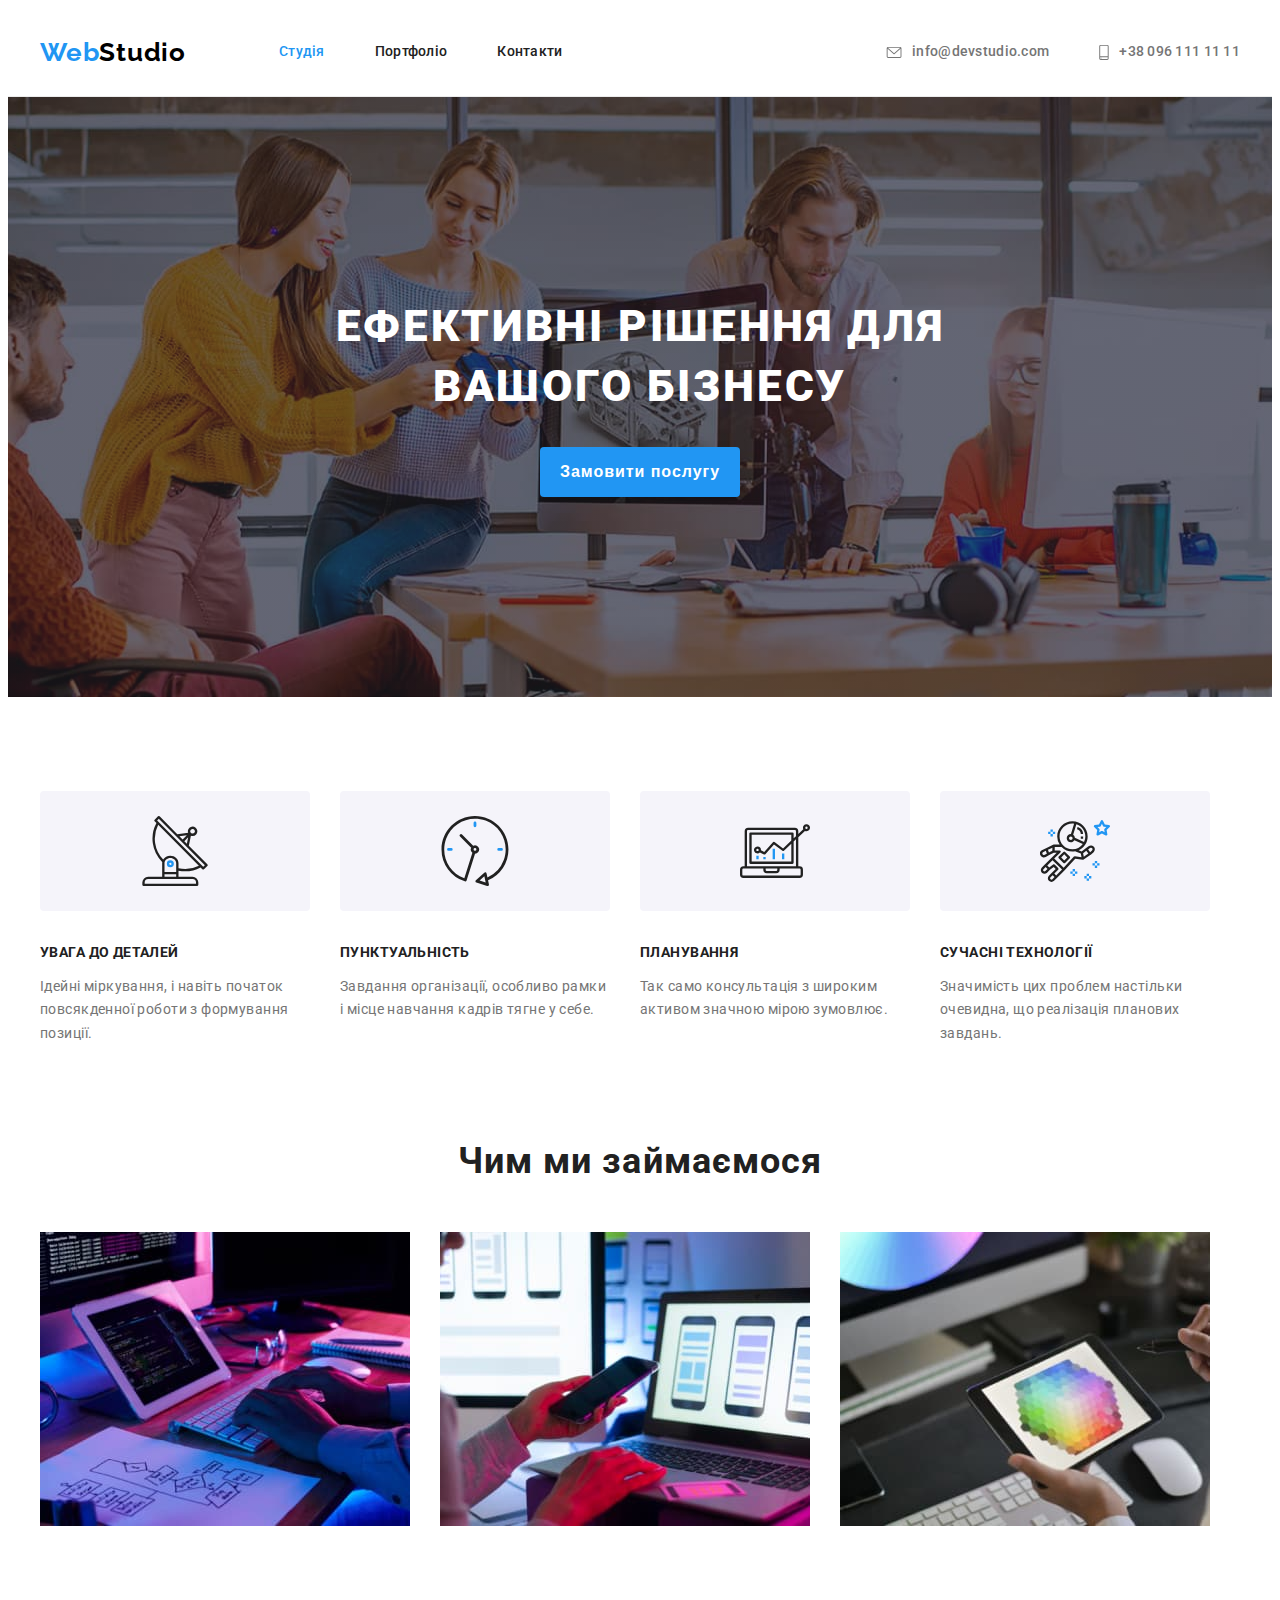
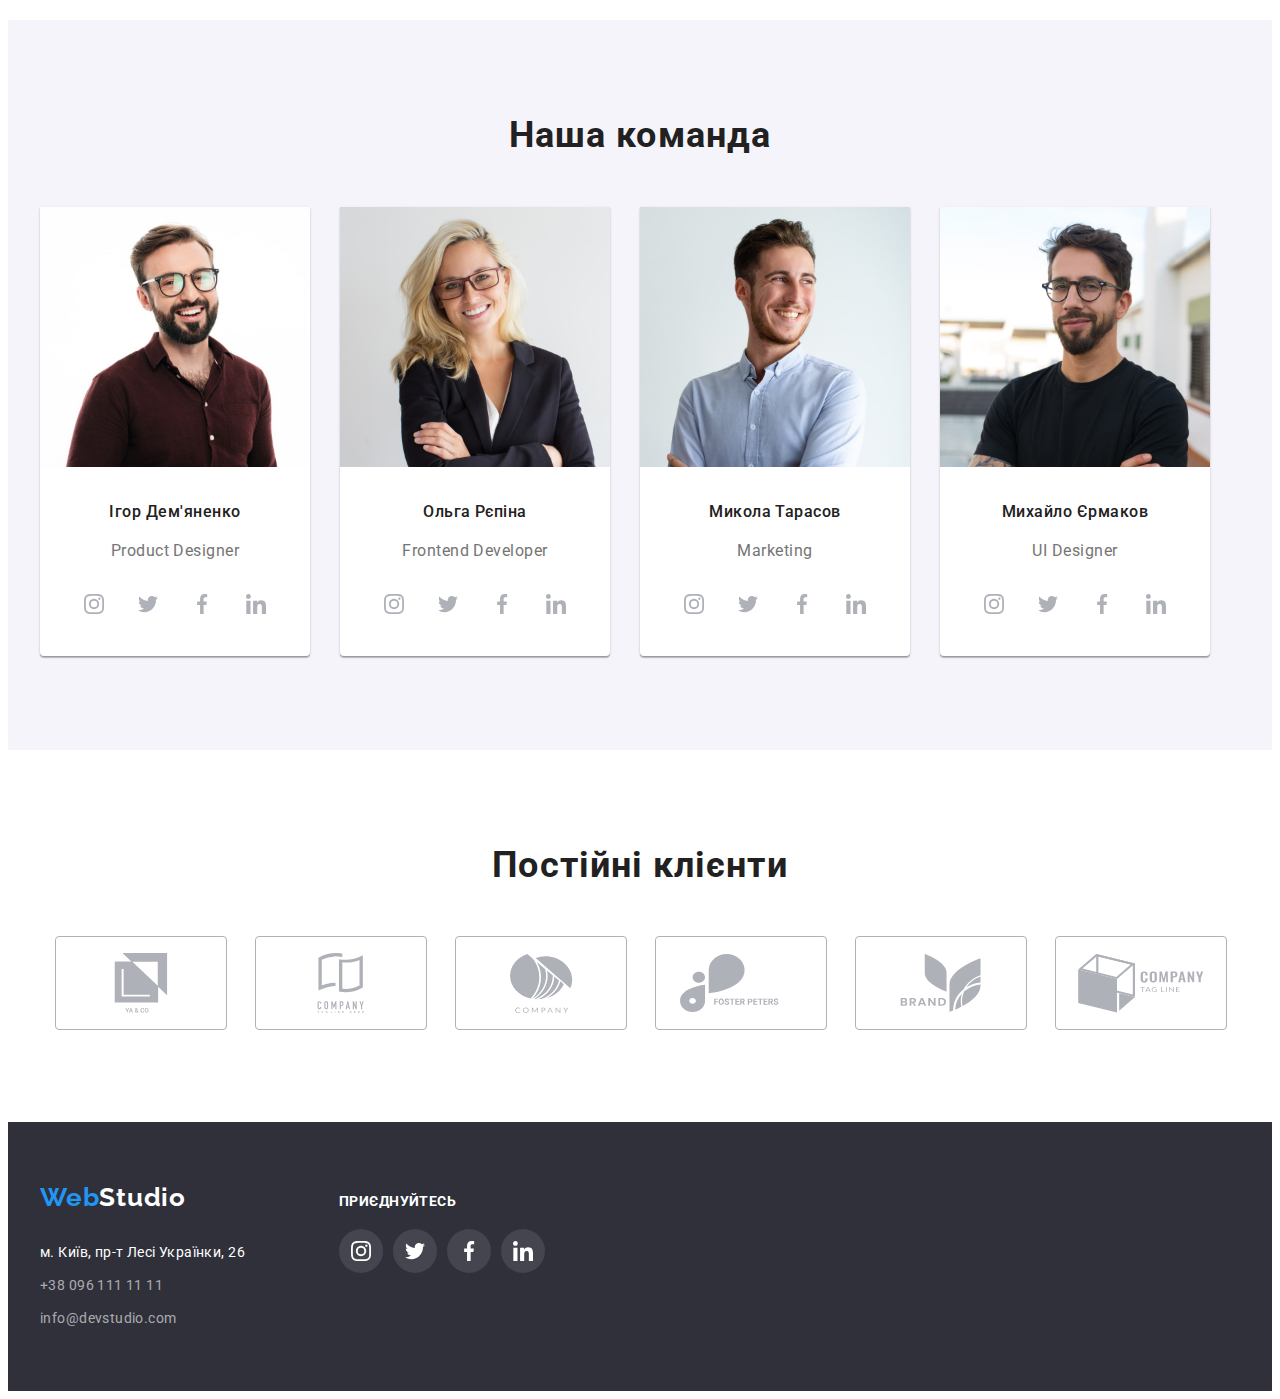
==== index.html @ 507ca044 "save" ====
<!DOCTYPE html>
<html lang="uk">
  <head>
    <meta charset="UTF-8" />
    <meta name="viewport" content="width=device-width, initial-scale=1.0" />
    <title>Студія</title>
    <link rel="preconnect" href="https://fonts.googleapis.com" />
    <link rel="preconnect" href="https://fonts.gstatic.com" crossorigin />
    <link
      href="https://fonts.googleapis.com/css2?family=Raleway:wght@700&family=Roboto:wght@400;500;700;900&display=swap"
      rel="stylesheet"
    />
    <link
      rel="stylesheet"
      href="https://cdnjs.cloudflare.com/ajax/libs/modern-normalize/2.0.0/modern-normalize.min.css"
      integrity="sha512-4xo8blKMVCiXpTaLzQSLSw3KFOVPWhm/TRtuPVc4WG6kUgjH6J03IBuG7JZPkcWMxJ5huwaBpOpnwYElP/m6wg=="
      crossorigin="anonymous"
      referrerpolicy="no-referrer"
    />
    <link rel="stylesheet" href="./css/styles.css" />
  </head>
  <body>
    <!------------------------- HEADER --------------------->

    <header class="header">
      <div class="container header-container">
        <a class="logo header-logo link" href="index.html" lang="eu"
          >Web<span class="logo-color">Studio</span></a
        >
        <nav class="header-nav">
          <ul class="header-menu list">
            <li class="menu-item">
              <a class="menu-link current link" href="./index.html">Студія</a>
            </li>
            <li class="menu-item">
              <a class="menu-link link" href="./portfolio.html">Портфоліо</a>
            </li>
            <li class="menu-item">
              <a class="menu-link link" href="#address">Контакти</a>
            </li>
          </ul>
        </nav>
        <ul class="contacts list contacts-header">
          <li class="contacts-item">
            <a
              class="contacts-link link contacts-heder-icon"
              href="mailto:info@devstudio.com"
            >
              <svg width="16" height="12" class="heder-icon">
                <use href="./images/icons.svg#icon-envelope"></use>
              </svg>
              info@devstudio.com</a
            >
          </li>
          <li class="contacts-item">
            <a
              class="contacts-link link contacts-heder-icon"
              href="tel:+380961111111"
              ><svg width="10" height="16" class="heder-icon">
                <use href="./images/icons.svg#icon-smartphone"></use>
              </svg>
              +38 096 111 11 11</a
            >
          </li>
        </ul>
      </div>
    </header>
    <main class="main">
      <!-------------------- Hero ------------------>

      <section class="hero">
        <div class="container hero-container">
          <h1 class="hero-title">Ефективні рішення для вашого бізнесу</h1>
          <button type="button" class="hero-button">Замовити послугу</button>
        </div>
      </section>

      <!-------------------Наші переваги--------------->

      <section class="advantages section">
        <div class="container">
          <h2 class="hiden-title visually-hidden">Наші переваги</h2>
          <ul class="advantages-list list">
            <li class="advantages-item">
              <div class="advantages-img">
                <svg width="70" height="70">
                  <use href="./images/icons.svg#icon-antenna"></use>
                </svg>
              </div>
              <h3 class="advantages-list-title">УВАГА ДО ДЕТАЛЕЙ</h3>
              <p class="advantages-text">
                Ідейні міркування, і навіть початок повсякденної роботи з
                формування позиції.
              </p>
            </li>
            <li class="advantages-item">
              <div class="advantages-img">
                <svg width="70" height="70">
                  <use href="./images/icons.svg#icon-clock"></use>
                </svg>
              </div>
              <h3 class="advantages-list-title">ПУНКТУАЛЬНІСТЬ</h3>
              <p class="advantages-text">
                Завдання організації, особливо рамки і місце навчання кадрів
                тягне у себе.
              </p>
            </li>
            <li class="advantages-item">
              <div class="advantages-img">
                <svg width="70" height="70">
                  <use href="./images/icons.svg#icon-diagram"></use>
                </svg>
              </div>
              <h3 class="advantages-list-title">ПЛАНУВАННЯ</h3>
              <p class="advantages-text">
                Так само консультація з широким активом значною мірою зумовлює.
              </p>
            </li>
            <li class="advantages-item">
              <div class="advantages-img">
                <svg width="70" height="70">
                  <use href="./images/icons.svg#icon-astronaut"></use>
                </svg>
              </div>
              <h3 class="advantages-list-title">СУЧАСНІ ТЕХНОЛОГІЇ</h3>
              <p class="advantages-text">
                Значимість цих проблем настільки очевидна, що реалізація
                планових завдань.
              </p>
            </li>
          </ul>
        </div>
      </section>

      <!-------------Наші послуги------------->

      <section class="services section">
        <div class="container">
          <h2 class="services-title">Чим ми займаємося</h2>
          <ul class="services-list list">
            <li class="services-item">
              <img
                src="./images/box.jpg"
                alt="розробка сайтів"
                width="370"
                height="294"
              />
            </li>
            <li class="services-item">
              <img
                src="./images/box2.jpg"
                alt="розробка мобільних додатків"
                width="370"
                height="294"
              />
            </li>
            <li class="services-item">
              <img
                src="./images/box3.jpg"
                alt="веб дизайн"
                width="370"
                height="294"
              />
            </li>
          </ul>
        </div>
      </section>

      <!-----------------Наша команда---------------------------->

      <section class="team section">
        <div class="container">
          <h2 class="team-title">Наша команда</h2>
          <ul class="team-list list">
            <li class="team-item">
              <img
                src="./images/team/team1.jpg"
                alt="Фото"
                width="270"
                height="260"
              />
              <div class="team-card-container">
                <h3 class="team-list-title">Ігор Дем'яненко</h3>
                <p class="team-text">Product Designer</p>
                <ul class="team-soc-list list">
                  <li class="team-soc-item">
                    <a
                      href=""
                      class="team-soc-link link"
                      target="_blank"
                      rel="noopener"
                    >
                      <svg class="team-soc-icon">
                        <use href="./images/icons.svg#icon-instagram"></use>
                      </svg>
                    </a>
                  </li>
                  <li class="team-soc-item">
                    <a
                      href=""
                      class="team-soc-link link"
                      target="_blank"
                      rel="noopener"
                    >
                      <svg class="team-soc-icon">
                        <use href="./images/icons.svg#icon-twitter"></use>
                      </svg>
                    </a>
                  </li>
                  <li class="team-soc-item">
                    <a
                      href=""
                      class="team-soc-link link"
                      target="_blank"
                      rel="noopener"
                    >
                      <svg class="team-soc-icon">
                        <use href="./images/icons.svg#icon-facebook"></use>
                      </svg>
                    </a>
                  </li>
                  <li class="team-soc-item">
                    <a
                      href=""
                      class="team-soc-link link"
                      target="_blank"
                      rel="noopener"
                    >
                      <svg class="team-soc-icon">
                        <use href="./images/icons.svg#icon-linkedin"></use>
                      </svg>
                    </a>
                  </li>
                </ul>
              </div>
            </li>
            <li class="team-item">
              <img
                src="./images/team/team2.jpg"
                alt="Фото"
                width="270"
                height="260"
              />
              <div class="team-card-container">
                <h3 class="team-list-title">Ольга Рєпіна</h3>
                <p class="team-text">Frontend Developer</p>
                <ul class="team-soc-list list">
                  <li class="team-soc-item">
                    <a
                      href=""
                      class="team-soc-link link"
                      target="_blank"
                      rel="noopener"
                    >
                      <svg class="team-soc-icon">
                        <use href="./images/icons.svg#icon-instagram"></use>
                      </svg>
                    </a>
                  </li>
                  <li class="team-soc-item">
                    <a
                      href=""
                      class="team-soc-link link"
                      target="_blank"
                      rel="noopener"
                    >
                      <svg class="team-soc-icon">
                        <use href="./images/icons.svg#icon-twitter"></use>
                      </svg>
                    </a>
                  </li>
                  <li class="team-soc-item">
                    <a
                      href=""
                      class="team-soc-link link"
                      target="_blank"
                      rel="noopener"
                    >
                      <svg class="team-soc-icon">
                        <use href="./images/icons.svg#icon-facebook"></use>
                      </svg>
                    </a>
                  </li>
                  <li class="team-soc-item">
                    <a
                      href=""
                      class="team-soc-link link"
                      target="_blank"
                      rel="noopener"
                    >
                      <svg class="team-soc-icon">
                        <use href="./images/icons.svg#icon-linkedin"></use>
                      </svg>
                    </a>
                  </li>
                </ul>
              </div>
            </li>
            <li class="team-item">
              <img
                src="./images/team/team3.jpg"
                alt="Фото"
                width="270"
                height="260"
              />
              <div class="team-card-container">
                <h3 class="team-list-title">Микола Тарасов</h3>
                <p class="team-text">Marketing</p>
                <ul class="team-soc-list list">
                  <li class="team-soc-item">
                    <a
                      href=""
                      class="team-soc-link link"
                      target="_blank"
                      rel="noopener"
                      ><svg class="team-soc-icon">
                        <use href="./images/icons.svg#icon-instagram"></use>
                      </svg>
                    </a>
                  </li>
                  <li class="team-soc-item">
                    <a
                      href=""
                      class="team-soc-link link"
                      target="_blank"
                      rel="noopener"
                    >
                      <svg class="team-soc-icon">
                        <use href="./images/icons.svg#icon-twitter"></use>
                      </svg>
                    </a>
                  </li>
                  <li class="team-soc-item">
                    <a
                      href=""
                      class="team-soc-link link"
                      target="_blank"
                      rel="noopener"
                    >
                      <svg class="team-soc-icon">
                        <use href="./images/icons.svg#icon-facebook"></use>
                      </svg>
                    </a>
                  </li>
                  <li class="team-soc-item">
                    <a
                      href=""
                      class="team-soc-link link"
                      target="_blank"
                      rel="noopener"
                    >
                      <svg class="team-soc-icon">
                        <use href="./images/icons.svg#icon-linkedin"></use>
                      </svg>
                    </a>
                  </li>
                </ul>
              </div>
            </li>
            <li class="team-item">
              <img
                src="./images/team/team4.jpg"
                alt="Фото"
                width="270"
                height="260"
              />
              <div class="team-card-container">
                <h3 class="team-list-title">Михайло Єрмаков</h3>
                <p class="team-text">UI Designer</p>
                <ul class="team-soc-list list">
                  <li class="team-soc-item">
                    <a
                      href=""
                      class="team-soc-link link"
                      target="_blank"
                      rel="noopener"
                    >
                      <svg class="team-soc-icon">
                        <use href="./images/icons.svg#icon-instagram"></use>
                      </svg>
                    </a>
                  </li>
                  <li class="team-soc-item">
                    <a
                      href=""
                      class="team-soc-link link"
                      target="_blank"
                      rel="noopener"
                    >
                      <svg class="team-soc-icon">
                        <use href="./images/icons.svg#icon-twitter"></use>
                      </svg>
                    </a>
                  </li>
                  <li class="team-soc-item">
                    <a
                      href=""
                      class="team-soc-link link"
                      target="_blank"
                      rel="noopener"
                    >
                      <svg class="team-soc-icon">
                        <use href="./images/icons.svg#icon-facebook"></use>
                      </svg>
                    </a>
                  </li>
                  <li class="team-soc-item">
                    <a
                      href=""
                      class="team-soc-link link"
                      target="_blank"
                      rel="noopener"
                    >
                      <svg class="team-soc-icon">
                        <use href="./images/icons.svg#icon-linkedin"></use>
                      </svg>
                    </a>
                  </li>
                </ul>
              </div>
            </li>
          </ul>
        </div>
      </section>

      <!---------- постійні клієнти ----------->

      <section class="regular-customers">
        <div class="container">
          <h2 class="regular-customers-title">Постійні клієнти</h2>
          <ul class="regular-customers-list list">
            <li class="regular-customers-item">
              <a href="" class="regular-customers-link link">
                <svg class="regular-customer-icon" widht="106" height="60">
                  <use href="./images/icons.svg#icon-group"></use>
                </svg>
              </a>
            </li>
            <li class="regular-customers-item">
              <a href="" class="regular-customers-link link">
                <svg class="regular-customer-icon" widht="106" height="60">
                  <use href="./images/icons.svg#icon-group-1"></use>
                </svg>
              </a>
            </li>
            <li class="regular-customers-item">
              <a href="" class="regular-customers-link link">
                <svg class="regular-customer-icon" widht="106" height="60">
                  <use href="./images/icons.svg#icon-group-2"></use>
                </svg>
              </a>
            </li>
            <li class="regular-customers-item">
              <a href="" class="regular-customers-link link">
                <svg class="regular-customer-icon" widht="106" height="60">
                  <use href="./images/icons.svg#icon-group-3"></use>
                </svg>
              </a>
            </li>
            <li class="regular-customers-item">
              <a href="" class="regular-customers-link link">
                <svg class="regular-customer-icon" widht="106" height="60">
                  <use href="./images/icons.svg#icon-group-4"></use>
                </svg>
              </a>
            </li>
            <li class="regular-customers-item">
              <a href="" class="regular-customers-link link">
                <svg class="regular-customer-icon" widht="106" height="60">
                  <use href="./images/icons.svg#icon-group-5"></use>
                </svg>
              </a>
            </li>
          </ul>
        </div>
      </section>
    </main>
    <!---------------- FOOTER ------------------>

    <footer class="footer">
      <div class="container footer-wrap">
        <div class="footer-nav-wrap">
          <a class="logo logo-footer link" href="index.html" lang="eu"
            >Web<span class="logo-color-footer">Studio</span></a
          >
          <address class="address-footer" id="address">
            <p class="address-text">м. Київ, пр-т Лесі Українки, 26</p>
            <ul class="contacts list contacts-footer">
              <li class="contacts-item contacts-item-footer">
                <a
                  class="contacts-link link contacst-footer"
                  href="tel:+380961111111"
                  >+38 096 111 11 11</a
                >
              </li>
              <li class="contacts-item">
                <a
                  class="contacts-link link contacst-footer"
                  href="mailto:info@devstudio.com"
                  >info@devstudio.com</a
                >
              </li>
            </ul>
          </address>
        </div>
        <div class="footer-soc">
          <p class="footer-soc-text">приєднуйтесь</p>
          <ul class="footer-soc-list list">
            <li class="footer-soc-item">
              <a href="" class="footer-soc-link link">
                <svg class="footer-soc-icon">
                  <use href="./images/icons.svg#icon-instagram"></use>
                </svg>
              </a>
            </li>
            <li class="footer-soc-item">
              <a href="" class="footer-soc-link link">
                <svg class="footer-soc-icon">
                  <use href="./images/icons.svg#icon-twitter"></use>
                </svg>
              </a>
            </li>
            <li class="footer-soc-item">
              <a href="" class="footer-soc-link link">
                <svg class="footer-soc-icon">
                  <use href="./images/icons.svg#icon-facebook"></use>
                </svg>
              </a>
            </li>
            <li class="footer-soc-item">
              <a href="" class="footer-soc-link link">
                <svg class="footer-soc-icon">
                  <use href="./images/icons.svg#icon-linkedin"></use>
                </svg>
              </a>
            </li>
          </ul>
        </div>
      </div>
    </footer>
  </body>
</html>
---- css/styles.css ----
:root {
    --main-color: #fff;
    --first-color: #2F303A;
    --second-color: #F5F4FA;
    --first-text-color: #212121;
    --second-text-color: #757575;
    --hover-color: #2196F3;
    --button-first-color: #2196F3;
    --button-second-color: #F5F4FA;
    --icon-color: #AFB1B8;
    --first-lh: 1.71;
    --second-lh: 1.87;
}

p, h1, h2, h3, h4, h5, h6 {
    margin: 0 auto;
}

ul, ol {
    margin: 0;
    padding: 0;
}

img {
    display: block;
}

.container {
    width: 1200px;
    padding-left: 15px;
    padding-right: 15px;
    margin: 0 auto;
}

body {
    font-family: "Roboto", sans-serif;
    font-style: normal;
    background-color: var(--main-color);
    color: var(--first-text-color);
}


.logo {
    font-family: "Raleway", sans-serif;
    font-size: 26px;
    font-weight: 700;
    line-height: 1.19;
    letter-spacing: 0.78px;
    color: var(--hover-color);
}

.logo-color {
    color: #000;
}

.logo-color-footer {
    color: var(--main-color);
}

.list {
    list-style: none;
}


.link {
    text-decoration: none;
    
}

.hiden-title, .services-title, .team-title, .regular-customers-title {
    text-align: center;
    font-size: 36px;
    line-height: 1.17;
    letter-spacing: 1.08px;
}

.visually-hidden {
    position: absolute;
    width: 1px;
    height: 1px;
    margin: -1px;
    border: 0;
    padding: 0;

    white-space: nowrap;
    clip-path: inset(100%);
    clip: rect(0 0 0 0);
    overflow: hidden;
}



/*--------------------------------------- header -----------------------------------------------------*/ 

.header {
    border-bottom: 1px solid #ECECEC;
}

.menu-link {
    color: var(--first-text-color);
    font-size: 14px;
    font-weight: 500;
    line-height: var(--first-lh);
    letter-spacing: 0.28px;
}

 .menu-link:hover, .menu-link:focus {
    color: var(--hover-color);
 }

.contacts-link {
    color: var(--second-text-color);
    font-size: 14px;
    font-weight: 500;
    line-height: var(--first-lh);
    letter-spacing: 0.28px;
    display: flex;
    align-items: center;
}

.heder-icon {
    margin-right: 10px;
    fill: currentColor;
}

 .contacts-link:hover, .contacts-link:focus {
    color: var(--hover-color);
 }

 .contacts-link:hover .heder-icon,
 .contacts-link:focus .heder-icon {
     color: var(--hover-color);
     fill: var(--hover-color);
 }

 .header-menu .menu-item .menu-link.current {
    color: var(--hover-color);
 }

 .header-container {
    display: flex;
    align-items: center;
 }

 .header-menu {
    display: flex;
    align-items: center;
    gap: 50px;
 }

 .contacts-header {
     display: flex;
     align-items: center;
     margin-left: auto;
     gap: 50px;
 }

 .header-logo {
    margin-right: 93px;
 }

 .menu-item .menu-link {
        display: block;
        padding-top: 32px;
        padding-bottom: 32px;
 }
 

/*--------------------------------------- hero -----------------------------------------------------*/

 .hero {
    background-color: var(--first-color);
    padding-top: 200px;
    padding-bottom: 200px;
    text-align: center;
    background-image: linear-gradient(rgba(47, 48, 58, 0.4), rgba(47, 48, 58, 0.4)), url(../images/hero-bg.jpg);
    background-repeat: no-repeat;
    background-position: center;
    background-size: cover;
    max-width: 1600px;
    margin: 0 auto;
 }

 .hero-title {
    color: var(--main-color); 
    text-align: center;
    font-size: 44px;
    font-weight: 900;
    line-height: 1.36;
    letter-spacing: 2.64px;
    text-transform: uppercase;
    margin-bottom: 30px;
    max-width: 696px;
 }

 .hero-button {
    border-radius: 4px;
    background-color: var(--button-first-color);
    color: var(--main-color);
    text-align: center;
    font-size: 16px;
    font-weight: 700;
    line-height: var(--second-lh);
    letter-spacing: 0.96px;
    border-radius: 4px;
    border: 0px;
    box-shadow: 0 4px 4px 0 rgba(0, 0, 0, 0.15);
    cursor: pointer;
    min-width: 200px;
    min-height: 50px;
 }

 .hero-button:hover, .hero-button:focus {
    background-color: #188CE8;
    color: var(--main-color);
    min-width: 216px;
 }



 /*--------------------------------------- advantages -----------------------------------------------------*/

 .advantages {
    padding-top: 94px;
    padding-bottom: 94px;
 }

.advantages-list-title {
    font-size: 14px;
    font-weight: 700;
    line-height: var(--first-lh);
    letter-spacing: 0.42px;
    text-transform: uppercase;
    margin-bottom: 10px;
}

.advantages-text {
    color: var(--second-text-color);
    font-size: 14px;
    line-height: var(--first-lh);
    letter-spacing: 0.42px;
}

.advantages-list {
    display: flex;
    gap: 30px;
}

.advantages-item {
    max-width: 270px;
}

.advantages-img {
    border-radius: 4px;
    width: 270px;
    height: 120px;
    background-color: var(--second-color);
    margin-bottom: 30px;
    display: flex;
    align-items: center;
    justify-content: center;
}
/*--------------------------------------- service -----------------------------------------------------*/

.services {
    padding-bottom: 94px;
}

.services-title {
    margin-bottom: 50px;
}

.services-list {
    display: flex;
    gap: 30px;
}

 /*--------------------------------------- team -----------------------------------------------------*/

.team {
    background-color: var(--second-color);
    padding-top: 94px;
    padding-bottom: 94px;
}

.team-title {
    margin-bottom: 50px;
}

.team-list-title {
    text-align: center;
    font-size: 16px;
    font-weight: 500;
    line-height: var(--second-lh);
    letter-spacing: 0.48px;
    margin-bottom: 10px;
}

.team-text {
    color: var(--second-text-color);
    text-align: center;
    font-size: 16px;
    line-height: var(--second-lh);
    letter-spacing: 0.48px;
}

.team-item {
    border-radius: 0px 0px 4px 4px;
    background-color: var(--main-color);
    box-shadow: 0 2px 1px 0 rgba(0, 0, 0, 0.2), 0 1px 1px 0 rgba(0, 0, 0, 0.14), 0 1px 3px 0 rgba(0, 0, 0, 0.12);
    width: 270px;
}

.team-list {
    display: flex;
    gap: 30px;
}

.team-card-container {
    padding-top: 30px;
    padding-bottom: 30px;
}

.team-soc-list {
    display: flex;
    justify-content: center;
    gap: 10px;
    margin-top: 16px;
}

.team-soc-item {
    width: 44px;
    height: 44px;
}

.team-soc-link {
    width: 100%;
    height: 100%;
    border-radius: 50%;
    display: flex;
    align-items: center;
    justify-content: center;
    fill: var(--icon-color);
}

.team-soc-icon {
    width: 20px;
    height: 20px;
}

.team-soc-link:hover, .team-soc-link:focus {
  background-color: var(--hover-color);
}

.team-soc-link:hover .team-soc-icon, .team-soc-link:focus .team-soc-icon {
    fill: var(--main-color);
}

/*--------------------------------------- regular-customers -----------------------------------------------------*/

.regular-customers {
    padding-top: 94px;
    padding-bottom: 94px;
}

.regular-customers-list {
    margin-top: 50px;
    display: flex;
    align-items: center;
    justify-content: center;
    gap: 30px;
}

.regular-customers-item {
    width: 170px;
    height: 92px;
}

.regular-customers-link {
    width: 100%;
    height: 100%;
    border: 1px solid #afb1b8;
    border-radius: 4px;
    display: flex;
    align-items: center;
    justify-content: center;
    fill: var(--icon-color);
    outline: none;
}


.regular-customers-link:hover, .regular-customers-link:focus {
    border-color: var(--hover-color);
}

.regular-customers-link:hover .regular-customer-icon,
.regular-customers-link:focus .regular-customer-icon {
    fill: var(--hover-color);
    border-color: var(--hover-color);
}

/*--------------------------------------- footer -----------------------------------------------------*/
.footer {
    background-color: var(--first-color);
    padding-top: 60px;
    padding-bottom: 60px;
}

.address-text {
    color: var(--main-color);
    font-size: 14px;
    line-height: var(--first-lh);
    letter-spacing: 0.42px;
    font-style: normal;
}

.contacst-footer {
    color: rgba(255, 255, 255, 0.60);
    font-size: 14px;
    font-style: normal;
    font-weight: 400;
    line-height: var(--first-lh);
    letter-spacing: 0.42px;
}

.address-footer {
    margin-top: 28px;
}

.contacts-footer {
    margin-top: 9px;
}

.contacts-item-footer:first-child {
    margin-bottom: 9px;
}



.footer-soc-text {
    font-family: var(--font-family);
    font-weight: 700;
    font-size: 14px;
    letter-spacing: 0.42px;
    text-transform: uppercase;
    color: var(--main-color);
    margin-bottom: 20px;
}

.footer-soc-list {
    display: flex;
    align-items: center;
    justify-content: center;
    gap: 10px;
}

.footer-soc-item {
    width: 44px;
    height: 44px;
}

.footer-soc-link {
    width: 100%;
    height: 100%;
    border-radius: 50%;
    display: flex;
    align-items: center;
    justify-content: center;
    fill: var(--main-color);
    background-color: rgba(255, 255, 255, 0.1);
}

.footer-soc-icon {
    width: 20px;
    height: 20px;
}

.footer-soc-link:hover, .footer-soc-link:focus {
    background-color: var(--hover-color);
}

.footer-wrap {
    display: flex;
    align-items: baseline;
}

.footer-soc {
    margin-left: 94px;
}
/* ********************************************** PORTFOLIO ****************************************************** */

.portfolio {
    padding-top: 94px;
    padding-bottom: 94px;
}

.portfolio-filtr {
    margin-bottom: 50px;
    display: flex;
    justify-content: center;
    gap: 8px;
}



.filtr-button {
    color: var(--first-text-color);
    text-align: center;
    font-size: 16px;
    font-weight: 500;
    line-height: 1.62;
    letter-spacing: 0.48px;
    border-radius: 4px;
    background-color: var(--button-second-color);
    cursor: pointer;
    padding: 6px 22px 6px 22px;
    border: 0px;

}

.filtr-button:hover, .filtr-button:focus {
    background-color: var(--hover-color);
    color: var(--main-color);
    box-shadow: 0 2px 2px 0 rgba(0, 0, 0, 0.12), 0 1px 2px 0 rgba(0, 0, 0, 0.08), 0 3px 1px 0 rgba(0, 0, 0, 0.1);
}

.portfolio-item-title {
    color: var(--first-text-color);
    font-size: 18px;
    font-weight: 700;
    line-height: 2;
    letter-spacing: 1.08px;
    margin-bottom: 4px;
}

.portfolio-text {
    color: var(--second-text-color);
    font-size: 16px;
    line-height: var(--second-lh);
    letter-spacing: 0.48px;
}

.portfolio-list {
    display: flex;
    flex-wrap: wrap;
    justify-content: space-between;
    gap: 30px;

}

.portfolio-item {
    width: 370px;
}

.portfolio-link {
    display: block;
}

.portfolio-link:hover, .portfolio-link:focus {
    box-shadow: 1px 4px 6px 0 rgba(0, 0, 0, 0.16), 0 4px 4px 0 rgba(0, 0, 0, 0.06), 0 1px 1px 0 rgba(0, 0, 0, 0.12);
}

.portfolio-card-container {
    padding: 24px 24px 20px 24px;
    border-right: 1px solid #eee;
    border-bottom: 1px solid #eee;
    border-left: 1px solid #eee;
}

/*  */

/*  */
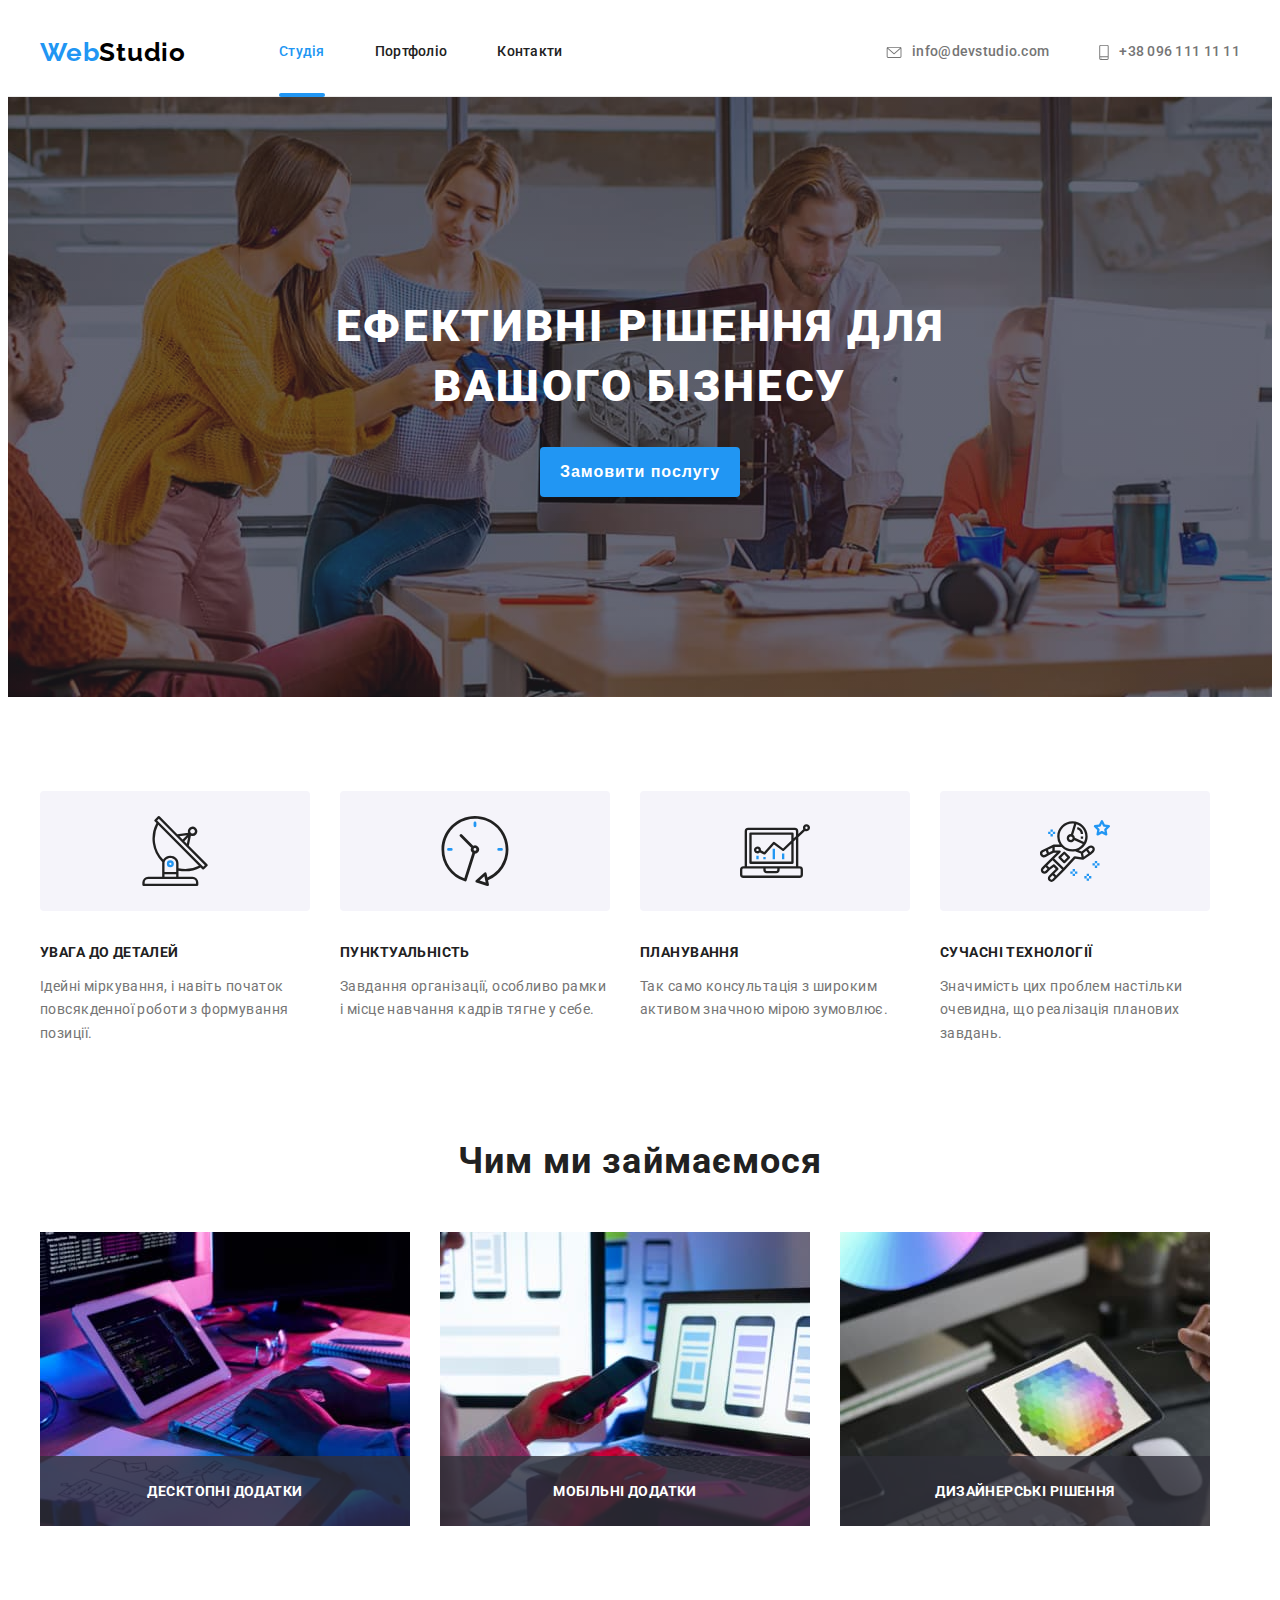
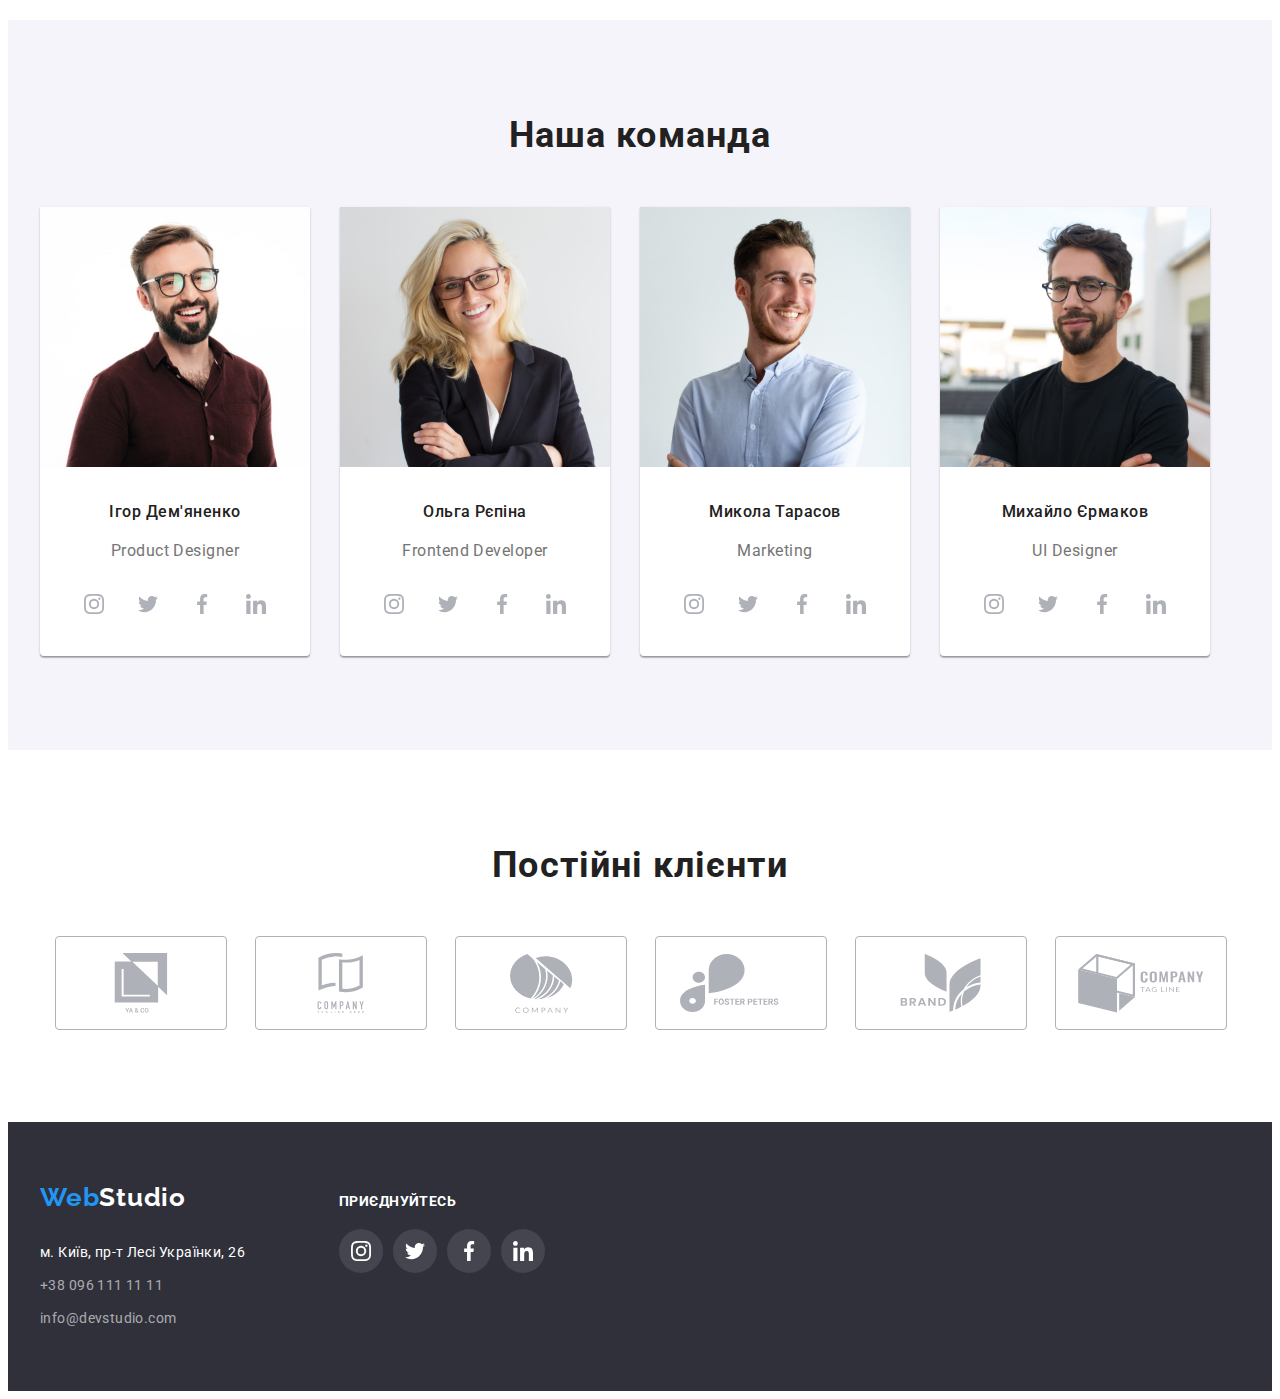
==== commit 6e61709b: "save" ====
--- a/index.html
+++ b/index.html
@@ -71,7 +71,9 @@
       <section class="hero">
         <div class="container hero-container">
           <h1 class="hero-title">Ефективні рішення для вашого бізнесу</h1>
-          <button type="button" class="hero-button">Замовити послугу</button>
+          <button type="button" class="hero-button" data-modal-open>
+            Замовити послугу
+          </button>
         </div>
       </section>
 
@@ -145,6 +147,9 @@
                 width="370"
                 height="294"
               />
+              <div class="servise-wrap">
+                <p class="servise-wrap-text">Десктопні додатки</p>
+              </div>
             </li>
             <li class="services-item">
               <img
@@ -153,6 +158,9 @@
                 width="370"
                 height="294"
               />
+              <div class="servise-wrap">
+                <p class="servise-wrap-text">Мобільні додатки</p>
+              </div>
             </li>
             <li class="services-item">
               <img
@@ -161,6 +169,9 @@
                 width="370"
                 height="294"
               />
+              <div class="servise-wrap">
+                <p class="servise-wrap-text">Дизайнерські рішення</p>
+              </div>
             </li>
           </ul>
         </div>
@@ -538,5 +549,15 @@
         </div>
       </div>
     </footer>
+    <div class="backdrop is-hidden" data-modal>
+      <div class="modal">
+        <button type="button" class="modal-close" data-modal-close>
+          <svg class="modal-close-icon" width="18" height="18">
+            <use href="./images/icons.svg#icon-close-black"></use>
+          </svg>
+        </button>
+      </div>
+    </div>
+    <script src="./js/modal.js"></script>
   </body>
 </html>
--- a/css/styles.css
+++ b/css/styles.css
@@ -10,6 +10,7 @@
     --icon-color: #AFB1B8;
     --first-lh: 1.71;
     --second-lh: 1.87;
+    --time-transform: 250ms cubic-bezier(0.4, 0, 0.2, 1);
 }
 
 p, h1, h2, h3, h4, h5, h6 {
@@ -106,6 +107,7 @@
 
  .menu-link:hover, .menu-link:focus {
     color: var(--hover-color);
+    transition: var(--time-transform);
  }
 
 .contacts-link {
@@ -125,12 +127,14 @@
 
  .contacts-link:hover, .contacts-link:focus {
     color: var(--hover-color);
+    transition: var(--time-transform);
  }
 
  .contacts-link:hover .heder-icon,
  .contacts-link:focus .heder-icon {
      color: var(--hover-color);
      fill: var(--hover-color);
+    transition: var(--time-transform);
  }
 
  .header-menu .menu-item .menu-link.current {
@@ -165,6 +169,20 @@
         padding-bottom: 32px;
  }
  
+ .menu-item {
+    position: relative;
+ }
+
+ .menu-link.current::after {
+    content: '';
+    width: 100%;
+    height: 4px;
+    background-color: var(--hover-color);
+    border-radius: 2px;
+    display: block;
+    position: absolute;
+    top: 85px;
+}
 
 /*--------------------------------------- hero -----------------------------------------------------*/
 
@@ -214,6 +232,7 @@
     background-color: #188CE8;
     color: var(--main-color);
     min-width: 216px;
+    transition: var(--time-transform);
  }
 
 
@@ -275,6 +294,31 @@
     gap: 30px;
 }
 
+.services-item {
+    position: relative;
+}
+
+.servise-wrap {
+    position: absolute;
+    bottom: 0;
+    background-color: rgba(47, 48, 58, 0.8);
+    width: 100%;
+    height: 70px;
+    display: flex;
+    align-items: center;
+    justify-content: center;
+}
+
+.servise-wrap-text {
+    font-family: var(--font-family);
+    font-weight: 700;
+    font-size: 14px;
+    letter-spacing: 0.42px;
+    text-transform: uppercase;
+    text-align: center;
+    color: var(--main-color);
+}
+
  /*--------------------------------------- team -----------------------------------------------------*/
 
 .team {
@@ -350,10 +394,12 @@
 
 .team-soc-link:hover, .team-soc-link:focus {
   background-color: var(--hover-color);
+    transition: var(--time-transform);
 }
 
 .team-soc-link:hover .team-soc-icon, .team-soc-link:focus .team-soc-icon {
     fill: var(--main-color);
+    transition: var(--time-transform);
 }
 
 /*--------------------------------------- regular-customers -----------------------------------------------------*/
@@ -391,12 +437,14 @@
 
 .regular-customers-link:hover, .regular-customers-link:focus {
     border-color: var(--hover-color);
+    transition: var(--time-transform);
 }
 
 .regular-customers-link:hover .regular-customer-icon,
 .regular-customers-link:focus .regular-customer-icon {
     fill: var(--hover-color);
     border-color: var(--hover-color);
+    transition: var(--time-transform);
 }
 
 /*--------------------------------------- footer -----------------------------------------------------*/
@@ -477,6 +525,7 @@
 
 .footer-soc-link:hover, .footer-soc-link:focus {
     background-color: var(--hover-color);
+    transition: var(--time-transform);
 }
 
 .footer-wrap {
@@ -487,6 +536,66 @@
 .footer-soc {
     margin-left: 94px;
 }
+/* ********************************************** BACKDROP ****************************************************** */
+
+.backdrop {
+    position: fixed;
+    width: 100%;
+    height: 100%;
+    background-color: rgba(0, 0, 0, 0.2);
+    top: 0;
+    transition: opacity 350ms linear, visibility 350ms linear;
+}
+
+.modal {
+    position: absolute;
+    top: 50%;
+    left: 50%;
+    transform: translate(-50%, -50%) scaleX(1);
+    transition: transform 350ms linear;
+    border-radius: 4px;
+    width: 528px;
+    min-height: 581px;
+    box-shadow: 0 2px 1px 0 rgba(0, 0, 0, 0.2), 0 1px 1px 0 rgba(0, 0, 0, 0.14), 0 1px 3px 0 rgba(0, 0, 0, 0.12);
+    background-color: var(--main-color);
+    padding: 8px;
+}
+
+.backdrop.is-hidden .modal {
+    transform: translate(-50%, -50%) scaleY(0);
+}
+
+.modal-close {
+    width: 30px;
+    height: 30px;
+    background-color: var(--main-color);
+    border: 1px solid rgba(0, 0, 0, 0.1);
+    border-radius: 50%;
+    cursor: pointer;
+    display: block;
+    margin-left: auto;
+}
+.modal-close-icon {
+    width: 100%;
+    height: 100%;
+    align-items: center;
+}
+
+.modal-close:hover, .modal-close:focus {
+    background-color: var(--hover-color);
+}
+
+.modal-close:hover .modal-close-icon,
+.modal-close:focus .modal-close-icon {
+    fill: var(--main-color);
+}
+
+.is-hidden {
+    visibility: none;
+    opacity: 0;
+    pointer-events: none;
+}
+
 /* ********************************************** PORTFOLIO ****************************************************** */
 
 .portfolio {
@@ -522,6 +631,7 @@
     background-color: var(--hover-color);
     color: var(--main-color);
     box-shadow: 0 2px 2px 0 rgba(0, 0, 0, 0.12), 0 1px 2px 0 rgba(0, 0, 0, 0.08), 0 3px 1px 0 rgba(0, 0, 0, 0.1);
+    transition: var(--time-transform);
 }
 
 .portfolio-item-title {
@@ -552,11 +662,34 @@
     width: 370px;
 }
 
+.portfolio-item:hover .portfolio-cover-text,
+.portfolio-item:focus .portfolio-cover-text {
+    transform: translate(0);
+    transition: var(--time-transform);
+}
+
+.portfolio-cover-wrap{
+    position: relative;
+    overflow: hidden;
+}
+
+.portfolio-cover-text {
+    position: absolute;
+    top: 0;
+    font-size: 18px;
+    line-height: 1.56;
+    letter-spacing: 0.48px;
+    color: var(--main-color);
+    padding: 63px 24px 63px 24px;
+    background-color: rgba(33, 150, 243, 0.9);
+    transform: translateY(100%);
+}
+
 .portfolio-link {
     display: block;
 }
 
-.portfolio-link:hover, .portfolio-link:focus {
+.portfolio-item:hover, .portfolio-item:focus {
     box-shadow: 1px 4px 6px 0 rgba(0, 0, 0, 0.16), 0 4px 4px 0 rgba(0, 0, 0, 0.06), 0 1px 1px 0 rgba(0, 0, 0, 0.12);
 }
 
@@ -567,6 +700,8 @@
     border-left: 1px solid #eee;
 }
 
+
+
 /*  */
 
 /*  */
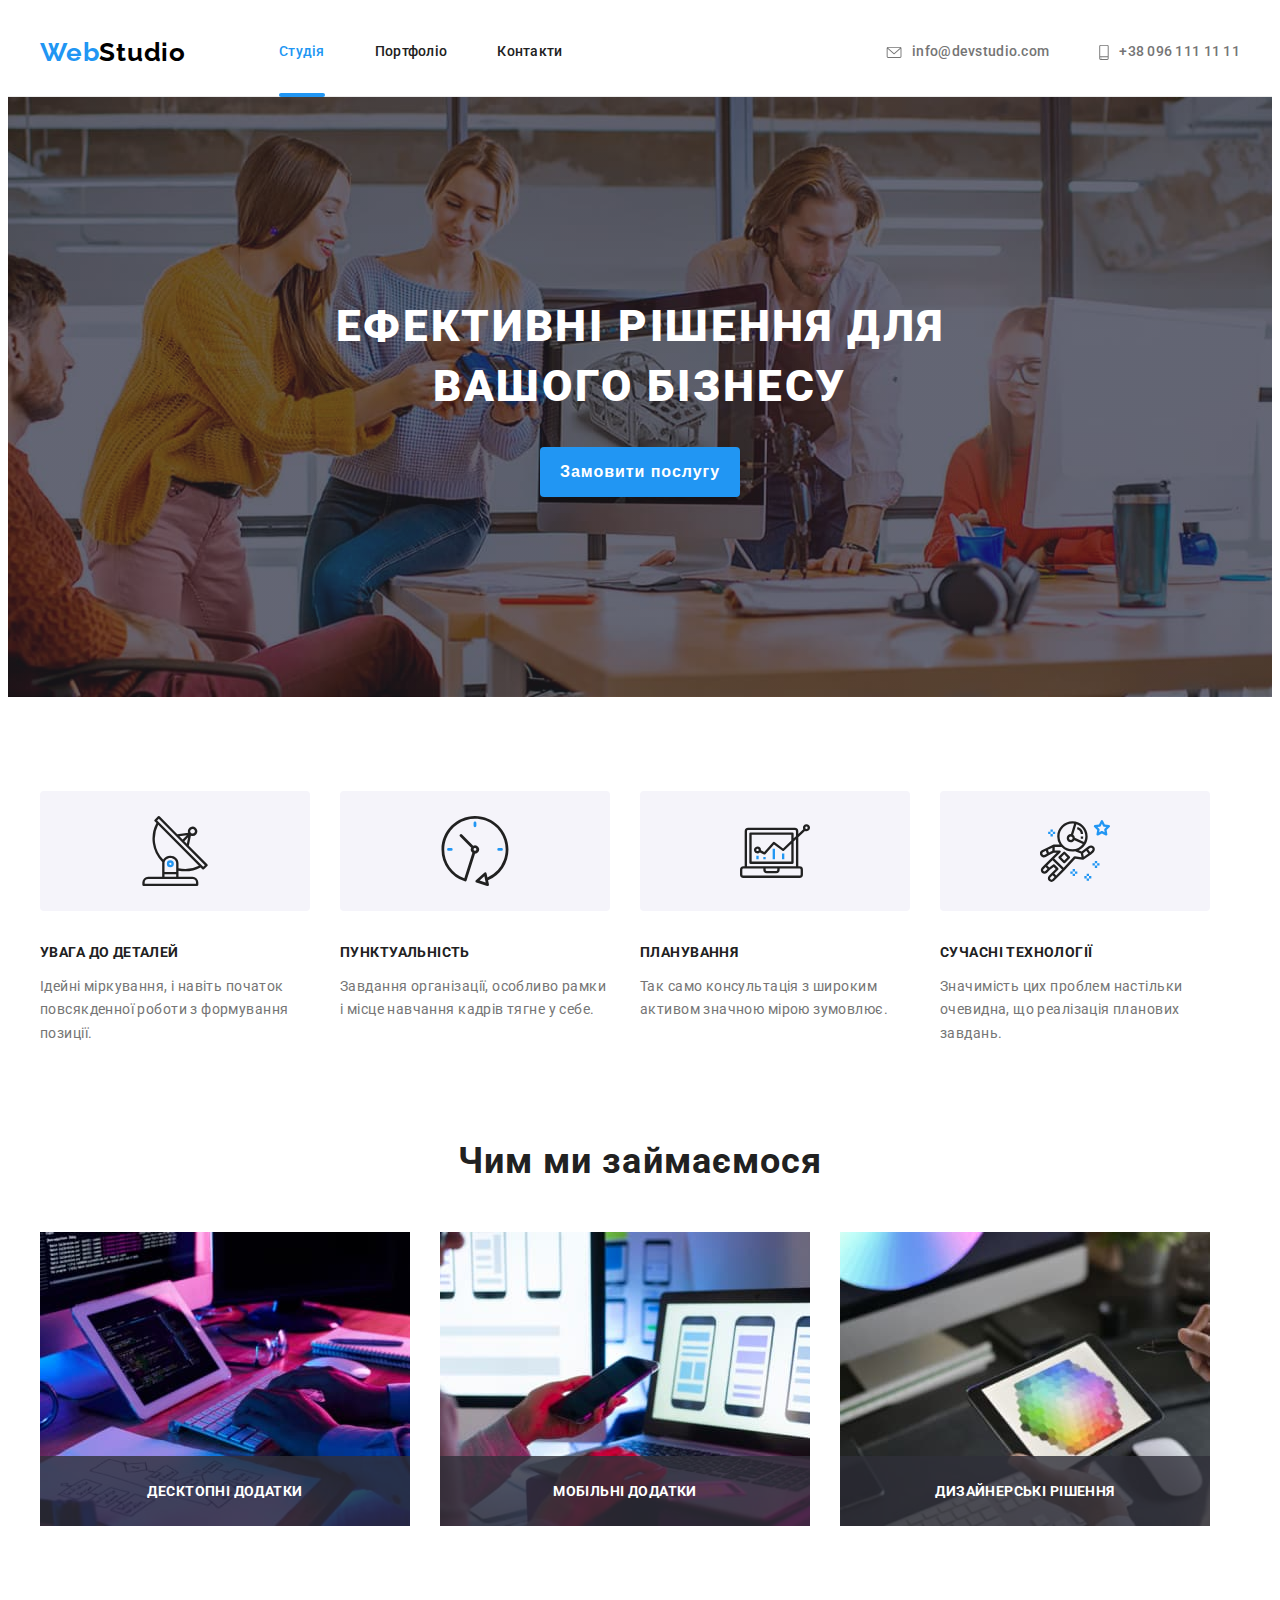
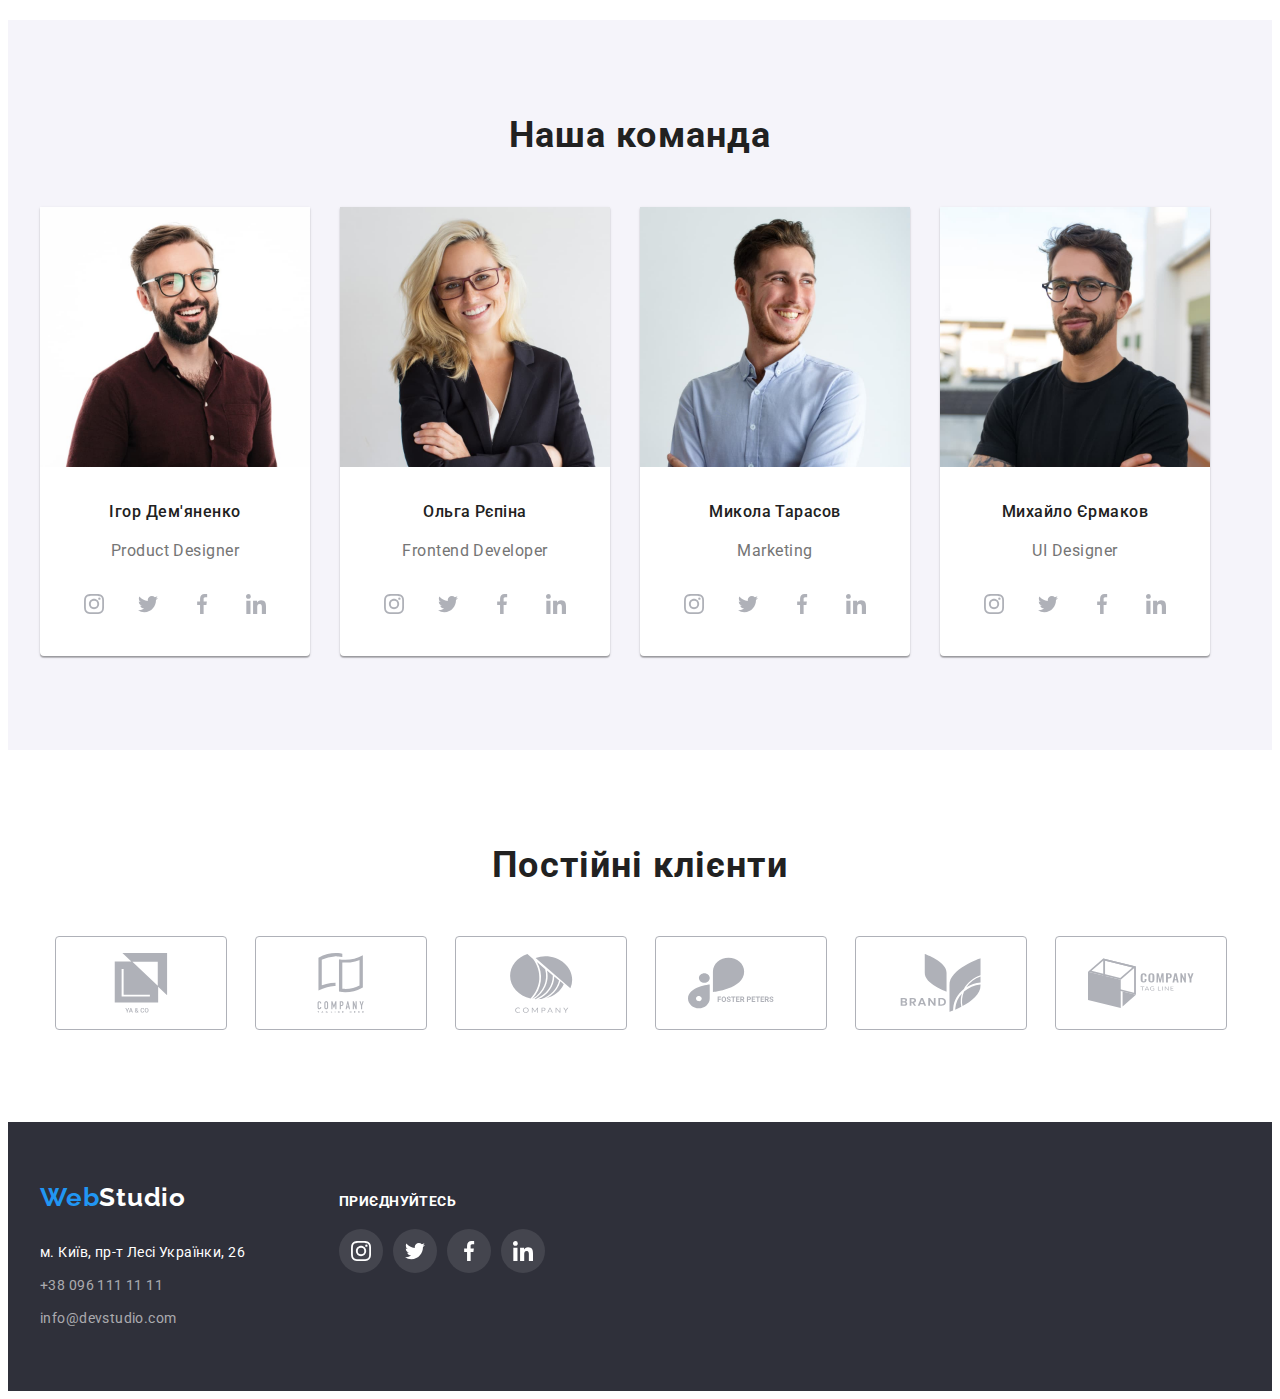
==== commit 66bca46a: "save" ====
--- a/index.html
+++ b/index.html
@@ -442,42 +442,42 @@
           <ul class="regular-customers-list list">
             <li class="regular-customers-item">
               <a href="" class="regular-customers-link link">
-                <svg class="regular-customer-icon" widht="106" height="60">
+                <svg class="regular-customer-icon" width="106" height="60">
                   <use href="./images/icons.svg#icon-group"></use>
                 </svg>
               </a>
             </li>
             <li class="regular-customers-item">
               <a href="" class="regular-customers-link link">
-                <svg class="regular-customer-icon" widht="106" height="60">
+                <svg class="regular-customer-icon" witdh="106" height="60">
                   <use href="./images/icons.svg#icon-group-1"></use>
                 </svg>
               </a>
             </li>
             <li class="regular-customers-item">
               <a href="" class="regular-customers-link link">
-                <svg class="regular-customer-icon" widht="106" height="60">
+                <svg class="regular-customer-icon" width="106" height="60">
                   <use href="./images/icons.svg#icon-group-2"></use>
                 </svg>
               </a>
             </li>
             <li class="regular-customers-item">
               <a href="" class="regular-customers-link link">
-                <svg class="regular-customer-icon" widht="106" height="60">
+                <svg class="regular-customer-icon" width="106" height="60">
                   <use href="./images/icons.svg#icon-group-3"></use>
                 </svg>
               </a>
             </li>
             <li class="regular-customers-item">
               <a href="" class="regular-customers-link link">
-                <svg class="regular-customer-icon" widht="106" height="60">
+                <svg class="regular-customer-icon" width="106" height="60">
                   <use href="./images/icons.svg#icon-group-4"></use>
                 </svg>
               </a>
             </li>
             <li class="regular-customers-item">
               <a href="" class="regular-customers-link link">
-                <svg class="regular-customer-icon" widht="106" height="60">
+                <svg class="regular-customer-icon" width="106" height="60">
                   <use href="./images/icons.svg#icon-group-5"></use>
                 </svg>
               </a>
--- a/css/styles.css
+++ b/css/styles.css
@@ -90,7 +90,6 @@
 }
 
 
-
 /*--------------------------------------- header -----------------------------------------------------*/ 
 
 .header {
@@ -103,11 +102,11 @@
     font-weight: 500;
     line-height: var(--first-lh);
     letter-spacing: 0.28px;
+    transition: color var(--time-transform);
 }
 
  .menu-link:hover, .menu-link:focus {
     color: var(--hover-color);
-    transition: var(--time-transform);
  }
 
 .contacts-link {
@@ -118,23 +117,23 @@
     letter-spacing: 0.28px;
     display: flex;
     align-items: center;
+    transition: color var(--time-transform);
 }
 
 .heder-icon {
     margin-right: 10px;
     fill: currentColor;
+    transition: color var(--time-transform), fill var(--time-transform);
 }
 
  .contacts-link:hover, .contacts-link:focus {
     color: var(--hover-color);
-    transition: var(--time-transform);
  }
 
  .contacts-link:hover .heder-icon,
  .contacts-link:focus .heder-icon {
      color: var(--hover-color);
      fill: var(--hover-color);
-    transition: var(--time-transform);
  }
 
  .header-menu .menu-item .menu-link.current {
@@ -226,13 +225,13 @@
     cursor: pointer;
     min-width: 200px;
     min-height: 50px;
+    transition: background-color var(--time-transform), color var(--time-transform), min-width var(--time-transform);
  }
 
  .hero-button:hover, .hero-button:focus {
     background-color: #188CE8;
     color: var(--main-color);
     min-width: 216px;
-    transition: var(--time-transform);
  }
 
 
@@ -385,21 +384,21 @@
     align-items: center;
     justify-content: center;
     fill: var(--icon-color);
+    transition: background-color var(--time-transform);
 }
 
 .team-soc-icon {
     width: 20px;
     height: 20px;
+    transition: fill var(--time-transform);
 }
 
 .team-soc-link:hover, .team-soc-link:focus {
   background-color: var(--hover-color);
-    transition: var(--time-transform);
 }
 
 .team-soc-link:hover .team-soc-icon, .team-soc-link:focus .team-soc-icon {
     fill: var(--main-color);
-    transition: var(--time-transform);
 }
 
 /*--------------------------------------- regular-customers -----------------------------------------------------*/
@@ -432,19 +431,22 @@
     justify-content: center;
     fill: var(--icon-color);
     outline: none;
+    transition: border-color var(--time-transform);
 }
 
 
 .regular-customers-link:hover, .regular-customers-link:focus {
     border-color: var(--hover-color);
-    transition: var(--time-transform);
+}
+
+.regular-customer-icon {
+    transition: fill var(--time-transform), border-color var(--time-transform);
 }
 
 .regular-customers-link:hover .regular-customer-icon,
 .regular-customers-link:focus .regular-customer-icon {
     fill: var(--hover-color);
     border-color: var(--hover-color);
-    transition: var(--time-transform);
 }
 
 /*--------------------------------------- footer -----------------------------------------------------*/
@@ -516,6 +518,8 @@
     justify-content: center;
     fill: var(--main-color);
     background-color: rgba(255, 255, 255, 0.1);
+    transition: background-color var(--time-transform);
+
 }
 
 .footer-soc-icon {
@@ -525,7 +529,6 @@
 
 .footer-soc-link:hover, .footer-soc-link:focus {
     background-color: var(--hover-color);
-    transition: var(--time-transform);
 }
 
 .footer-wrap {
@@ -544,7 +547,7 @@
     height: 100%;
     background-color: rgba(0, 0, 0, 0.2);
     top: 0;
-    transition: opacity 350ms linear, visibility 350ms linear;
+    transition: opacity var(--time-transform), visibility var(--time-transform);
 }
 
 .modal {
@@ -552,7 +555,7 @@
     top: 50%;
     left: 50%;
     transform: translate(-50%, -50%) scaleX(1);
-    transition: transform 350ms linear;
+    transition: transform var(--time-transform);
     border-radius: 4px;
     width: 528px;
     min-height: 581px;
@@ -591,7 +594,7 @@
 }
 
 .is-hidden {
-    visibility: none;
+    visibility: hidden;
     opacity: 0;
     pointer-events: none;
 }
@@ -624,6 +627,7 @@
     cursor: pointer;
     padding: 6px 22px 6px 22px;
     border: 0px;
+    transition: background-color var(--time-transform), color var(--time-transform), box-shadow var(--time-transform);
 
 }
 
@@ -631,7 +635,6 @@
     background-color: var(--hover-color);
     color: var(--main-color);
     box-shadow: 0 2px 2px 0 rgba(0, 0, 0, 0.12), 0 1px 2px 0 rgba(0, 0, 0, 0.08), 0 3px 1px 0 rgba(0, 0, 0, 0.1);
-    transition: var(--time-transform);
 }
 
 .portfolio-item-title {
@@ -665,7 +668,6 @@
 .portfolio-item:hover .portfolio-cover-text,
 .portfolio-item:focus .portfolio-cover-text {
     transform: translate(0);
-    transition: var(--time-transform);
 }
 
 .portfolio-cover-wrap{
@@ -683,13 +685,15 @@
     padding: 63px 24px 63px 24px;
     background-color: rgba(33, 150, 243, 0.9);
     transform: translateY(100%);
+    transition: transform var(--time-transform);
 }
 
 .portfolio-link {
     display: block;
-}
-
-.portfolio-item:hover, .portfolio-item:focus {
+    transition: box-shadow var(--time-transform);
+}
+
+.portfolio-link:hover, .portfolio-link:focus {
     box-shadow: 1px 4px 6px 0 rgba(0, 0, 0, 0.16), 0 4px 4px 0 rgba(0, 0, 0, 0.06), 0 1px 1px 0 rgba(0, 0, 0, 0.12);
 }
 
